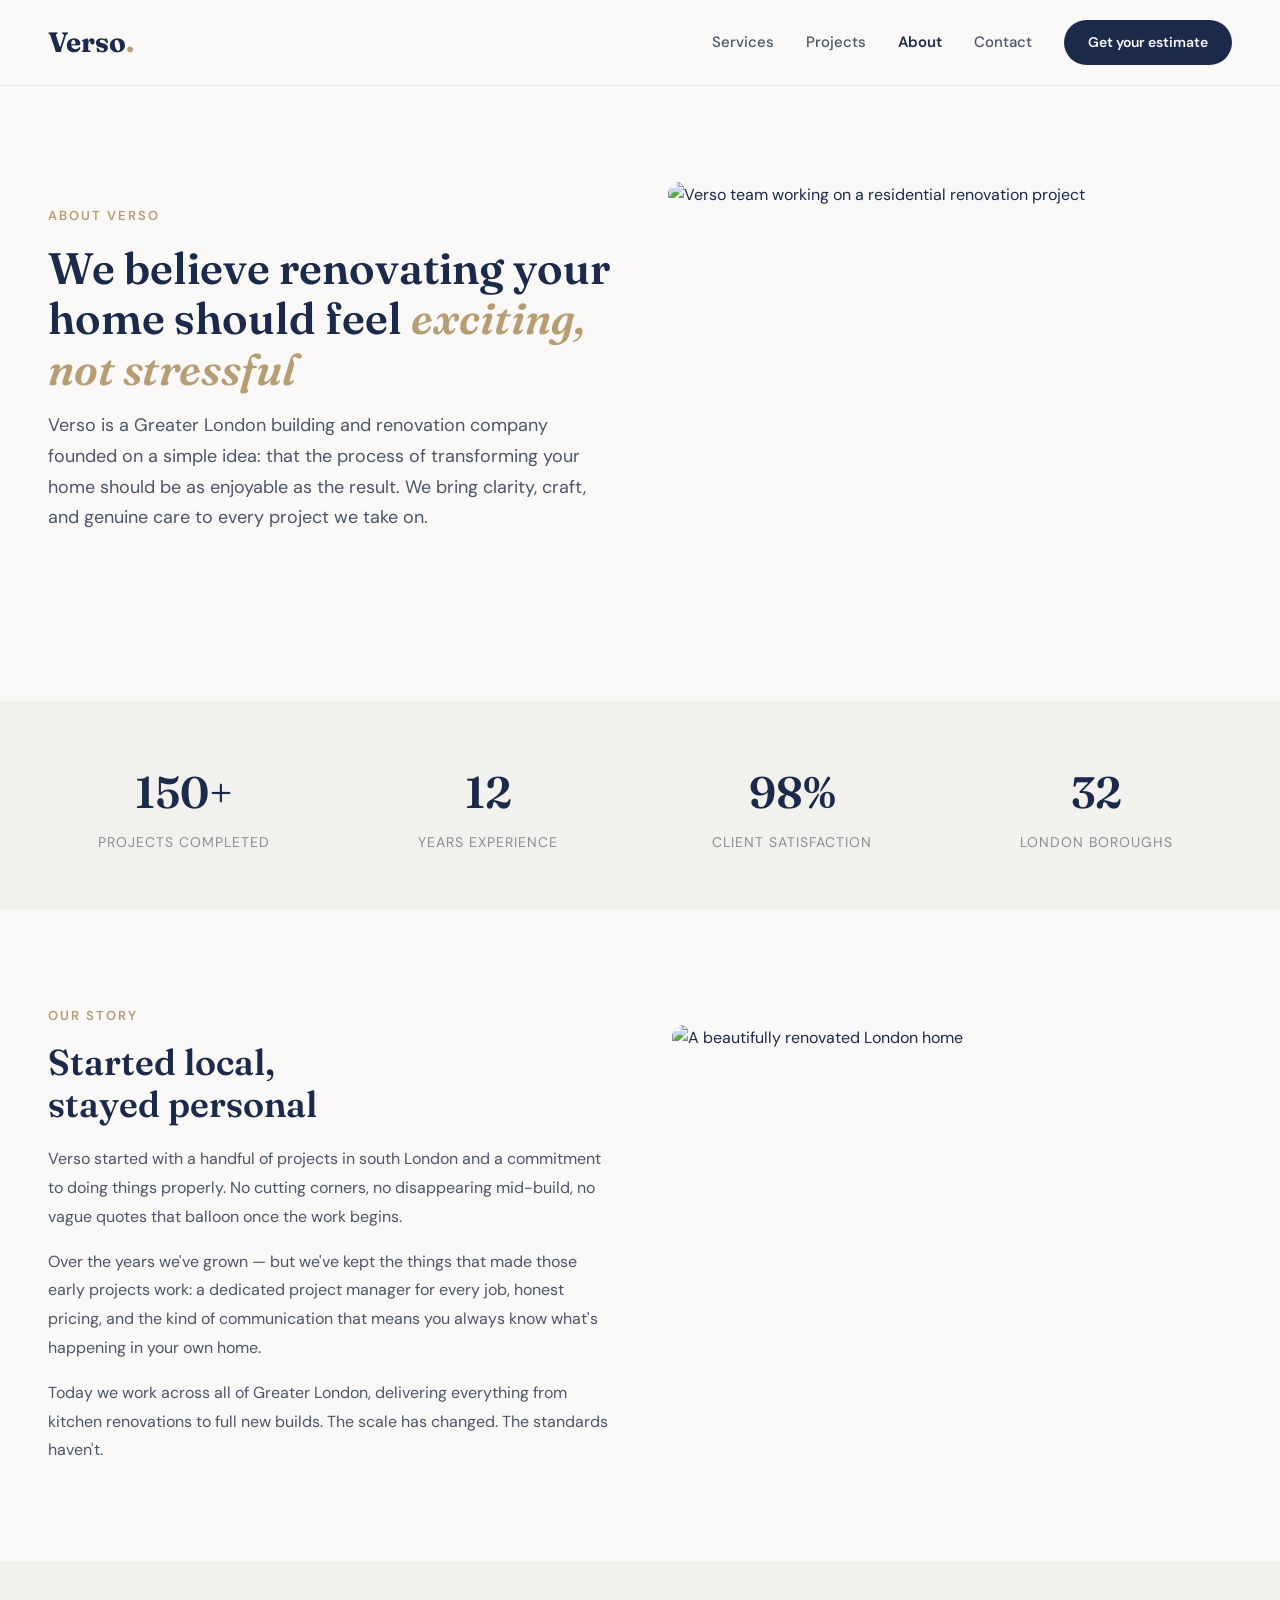
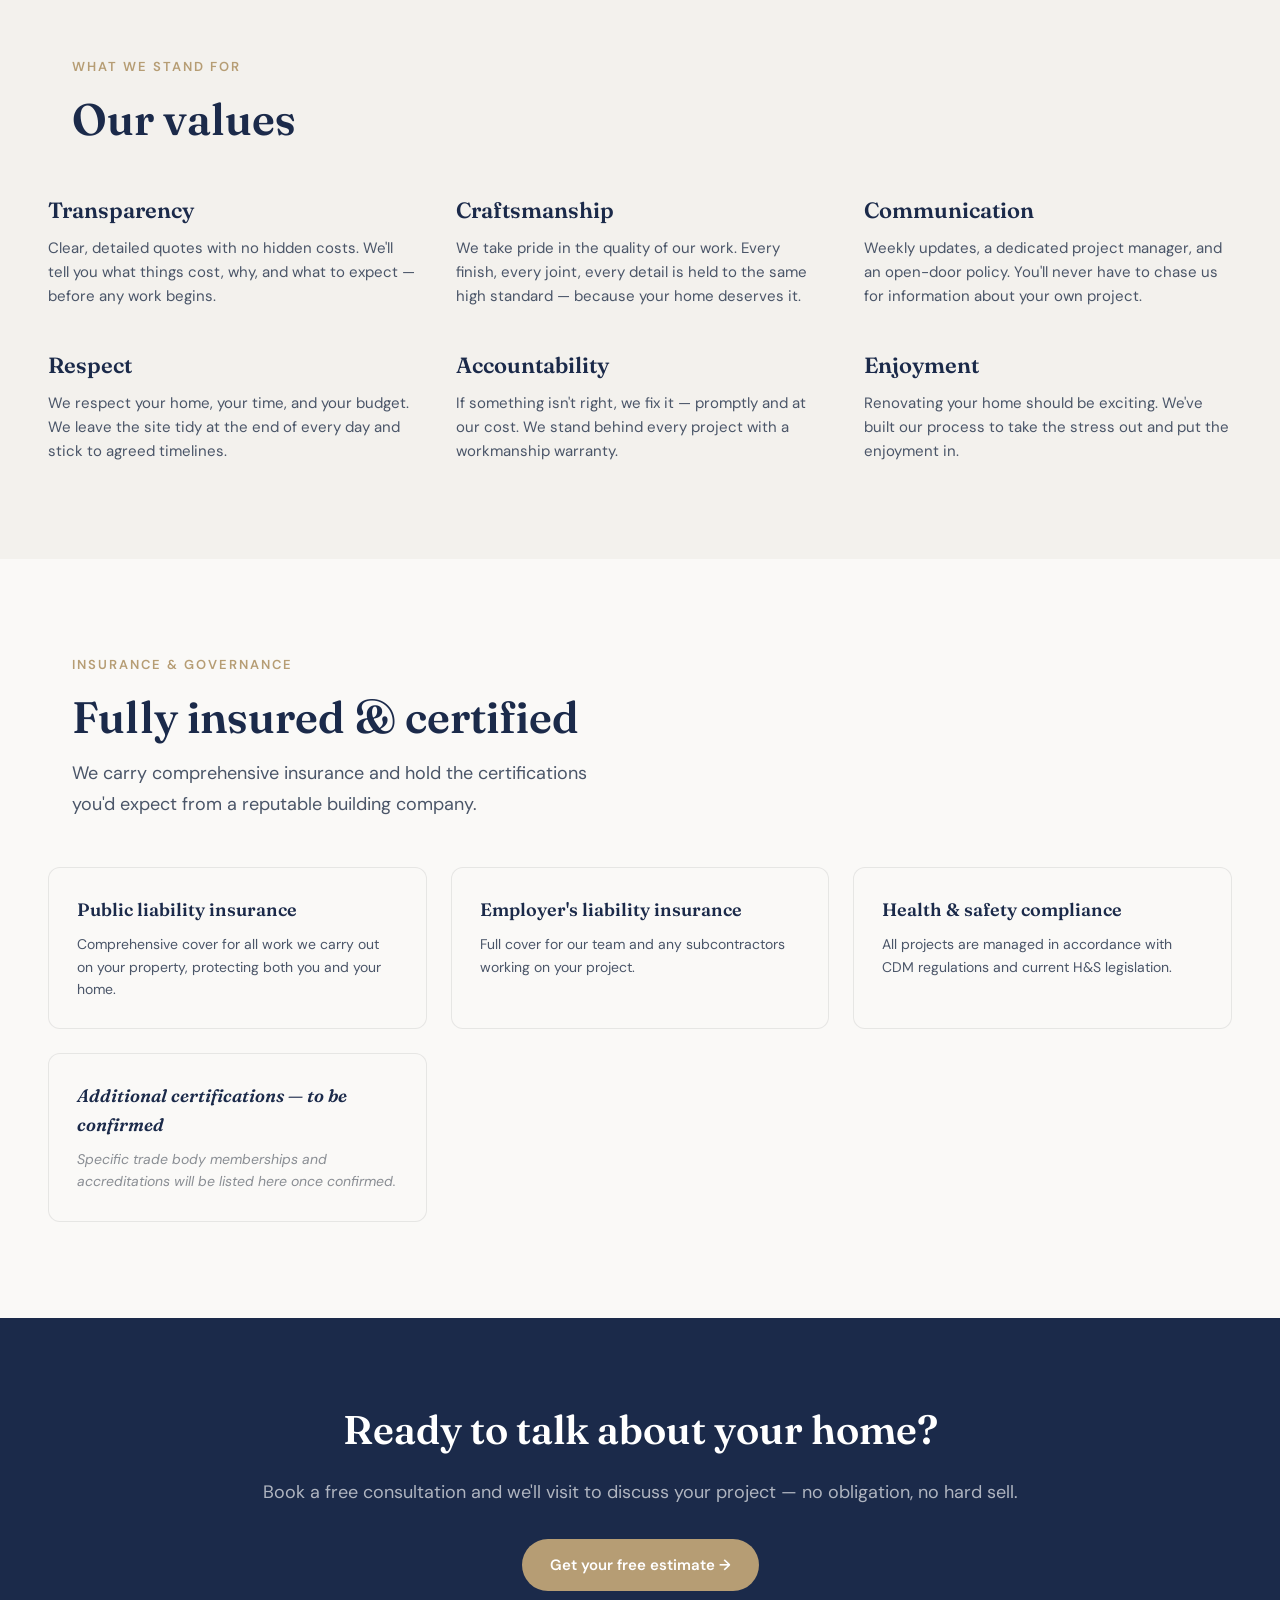
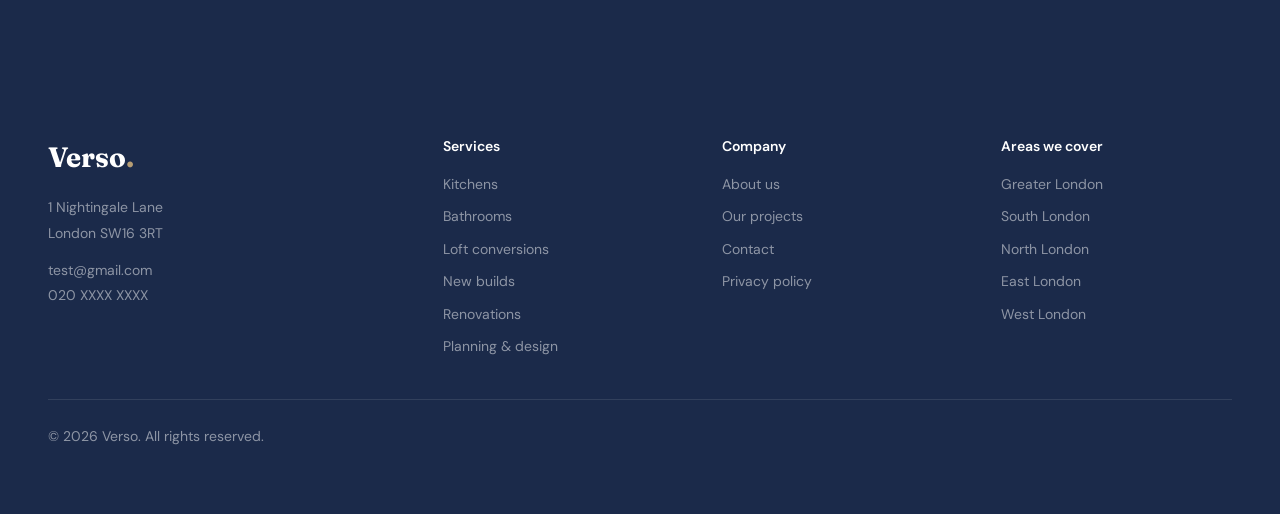
==== about.html @ 7cc09bc6 "Initial build: Verso website MVP with all 5 pages Complete static site for Verso, a Greater London b" ====
<!DOCTYPE html>
<html lang="en">
<head>
  <meta charset="UTF-8">
  <meta name="viewport" content="width=device-width, initial-scale=1.0">
  <title>About Us — Verso</title>
  <meta name="description" content="Verso is a Greater London building and renovation company built on trust, transparency, and quality craftsmanship. Learn about our story, values, and approach.">
  <link rel="preconnect" href="https://fonts.googleapis.com">
  <link rel="preconnect" href="https://fonts.gstatic.com" crossorigin>
  <link href="https://fonts.googleapis.com/css2?family=Fraunces:ital,opsz,wght@0,9..144,400;0,9..144,600;0,9..144,700;1,9..144,400;1,9..144,600&family=DM+Sans:ital,wght@0,400;0,500;0,600;1,400&display=swap" rel="stylesheet">
  <link rel="stylesheet" href="css/style.css">
  <style>
    /* ── ABOUT PAGE EXTRAS ── */
    .stat-row {
      display: grid;
      grid-template-columns: repeat(4, 1fr);
      gap: 32px;
      max-width: 1200px;
      margin: 0 auto;
      padding: 56px 0;
    }
    .stat-item { text-align: center; }
    .stat-item .value {
      font-family: 'Fraunces', serif;
      font-size: 44px;
      font-weight: 600;
      color: var(--ink);
      margin-bottom: 4px;
    }
    .stat-item .label {
      font-size: 14px;
      color: var(--text-light);
      text-transform: uppercase;
      letter-spacing: 1px;
    }

    .certifications-grid {
      display: grid;
      grid-template-columns: repeat(3, 1fr);
      gap: 24px;
      max-width: 1200px;
      margin: 0 auto;
    }
    .cert-card {
      background: var(--bg);
      border: 1px solid var(--border);
      border-radius: 12px;
      padding: 28px;
    }
    .cert-card h3 {
      font-family: 'Fraunces', serif;
      font-size: 18px;
      font-weight: 600;
      margin-bottom: 8px;
      color: var(--ink);
    }
    .cert-card p {
      font-size: 14px;
      color: var(--text);
      line-height: 1.6;
    }

    @media (max-width: 768px) {
      .stat-row { grid-template-columns: repeat(2, 1fr); gap: 24px; }
      .certifications-grid { grid-template-columns: 1fr; }
    }
  </style>
</head>
<body>

<!-- ── NAV ── -->
<nav class="nav">
  <a href="index.html" class="logo">Verso<span>.</span></a>
  <button class="nav-toggle" aria-label="Open menu">
    <span></span><span></span><span></span>
  </button>
  <div class="nav-links">
    <a href="services.html">Services</a>
    <a href="projects.html">Projects</a>
    <a href="about.html" class="active">About</a>
    <a href="contact.html">Contact</a>
    <a href="contact.html" class="nav-cta">Get your estimate</a>
  </div>
</nav>

<!-- ── HERO ── -->
<section class="section">
  <div class="about-hero">
    <div class="about-hero-text">
      <div class="section-label">About Verso</div>
      <div class="section-title">We believe renovating your home should feel <em style="font-family: 'Fraunces', serif; color: var(--brand);">exciting, not stressful</em></div>
      <div class="section-intro">Verso is a Greater London building and renovation company founded on a simple idea: that the process of transforming your home should be as enjoyable as the result. We bring clarity, craft, and genuine care to every project we take on.</div>
    </div>
    <div class="about-hero-image">
      <img src="https://images.unsplash.com/photo-1504307651254-35680f356dfd?w=700&q=80" alt="Verso team working on a residential renovation project" loading="lazy">
    </div>
  </div>
</section>

<!-- ── STATS ── -->
<section class="section section-warm" style="padding-top: 0; padding-bottom: 0;">
  <div class="stat-row">
    <div class="stat-item">
      <div class="value">150+</div>
      <div class="label">Projects completed</div>
    </div>
    <div class="stat-item">
      <div class="value">12</div>
      <div class="label">Years experience</div>
    </div>
    <div class="stat-item">
      <div class="value">98%</div>
      <div class="label">Client satisfaction</div>
    </div>
    <div class="stat-item">
      <div class="value">32</div>
      <div class="label">London boroughs</div>
    </div>
  </div>
</section>

<!-- ── OUR STORY ── -->
<section class="section">
  <div class="about-hero" style="gap: 64px;">
    <div style="flex: 1;">
      <div class="section-label">Our story</div>
      <div class="section-title" style="font-size: 36px;">Started local,<br>stayed personal</div>
      <p style="font-size: 16px; line-height: 1.8; color: var(--text); margin-top: 20px;">Verso started with a handful of projects in south London and a commitment to doing things properly. No cutting corners, no disappearing mid-build, no vague quotes that balloon once the work begins.</p>
      <p style="font-size: 16px; line-height: 1.8; color: var(--text); margin-top: 16px;">Over the years we've grown — but we've kept the things that made those early projects work: a dedicated project manager for every job, honest pricing, and the kind of communication that means you always know what's happening in your own home.</p>
      <p style="font-size: 16px; line-height: 1.8; color: var(--text); margin-top: 16px;">Today we work across all of Greater London, delivering everything from kitchen renovations to full new builds. The scale has changed. The standards haven't.</p>
    </div>
    <div style="flex: 1; aspect-ratio: 4/3; border-radius: 12px; overflow: hidden;">
      <img src="https://images.unsplash.com/photo-1600585154340-be6161a56a0c?w=700&q=80" alt="A beautifully renovated London home" style="width: 100%; height: 100%; object-fit: cover;" loading="lazy">
    </div>
  </div>
</section>

<!-- ── VALUES ── -->
<section class="section section-warm">
  <div class="container" style="margin-bottom: 48px;">
    <div class="section-label">What we stand for</div>
    <div class="section-title">Our values</div>
  </div>
  <div class="values-grid">
    <div class="value-card">
      <h3>Transparency</h3>
      <p>Clear, detailed quotes with no hidden costs. We'll tell you what things cost, why, and what to expect — before any work begins.</p>
    </div>
    <div class="value-card">
      <h3>Craftsmanship</h3>
      <p>We take pride in the quality of our work. Every finish, every joint, every detail is held to the same high standard — because your home deserves it.</p>
    </div>
    <div class="value-card">
      <h3>Communication</h3>
      <p>Weekly updates, a dedicated project manager, and an open-door policy. You'll never have to chase us for information about your own project.</p>
    </div>
    <div class="value-card">
      <h3>Respect</h3>
      <p>We respect your home, your time, and your budget. We leave the site tidy at the end of every day and stick to agreed timelines.</p>
    </div>
    <div class="value-card">
      <h3>Accountability</h3>
      <p>If something isn't right, we fix it — promptly and at our cost. We stand behind every project with a workmanship warranty.</p>
    </div>
    <div class="value-card">
      <h3>Enjoyment</h3>
      <p>Renovating your home should be exciting. We've built our process to take the stress out and put the enjoyment in.</p>
    </div>
  </div>
</section>

<!-- ── CERTIFICATIONS ── -->
<section class="section">
  <div class="container" style="margin-bottom: 48px;">
    <div class="section-label">Insurance & governance</div>
    <div class="section-title">Fully insured & certified</div>
    <div class="section-intro">We carry comprehensive insurance and hold the certifications you'd expect from a reputable building company.</div>
  </div>
  <div class="certifications-grid">
    <div class="cert-card">
      <h3>Public liability insurance</h3>
      <p>Comprehensive cover for all work we carry out on your property, protecting both you and your home.</p>
    </div>
    <div class="cert-card">
      <h3>Employer's liability insurance</h3>
      <p>Full cover for our team and any subcontractors working on your project.</p>
    </div>
    <div class="cert-card">
      <h3>Health & safety compliance</h3>
      <p>All projects are managed in accordance with CDM regulations and current H&S legislation.</p>
    </div>
    <div class="cert-card">
      <h3 class="placeholder-note" style="font-family: 'Fraunces', serif; background: none; border: none; padding: 0;">Additional certifications — to be confirmed</h3>
      <p style="font-style: italic; color: var(--text-light);">Specific trade body memberships and accreditations will be listed here once confirmed.</p>
    </div>
  </div>
</section>

<!-- ── CTA ── -->
<section class="cta-banner">
  <h2>Ready to talk about your home?</h2>
  <p>Book a free consultation and we'll visit to discuss your project — no obligation, no hard sell.</p>
  <a href="contact.html" class="btn-primary">Get your free estimate →</a>
</section>

<!-- ── FOOTER ── -->
<footer class="footer">
  <div class="footer-inner">
    <div>
      <a href="index.html" class="logo">Verso<span>.</span></a>
      <p>1 Nightingale Lane<br>London SW16 3RT</p>
      <p style="margin-top: 12px;">test@gmail.com<br>020 XXXX XXXX</p>
    </div>
    <div class="footer-col">
      <h4>Services</h4>
      <a href="services.html#kitchens">Kitchens</a>
      <a href="services.html#bathrooms">Bathrooms</a>
      <a href="services.html#loft-conversions">Loft conversions</a>
      <a href="services.html#new-builds">New builds</a>
      <a href="services.html#renovations">Renovations</a>
      <a href="services.html#planning">Planning & design</a>
    </div>
    <div class="footer-col">
      <h4>Company</h4>
      <a href="about.html">About us</a>
      <a href="projects.html">Our projects</a>
      <a href="contact.html">Contact</a>
      <a href="#">Privacy policy</a>
    </div>
    <div class="footer-col">
      <h4>Areas we cover</h4>
      <a href="#">Greater London</a>
      <a href="#">South London</a>
      <a href="#">North London</a>
      <a href="#">East London</a>
      <a href="#">West London</a>
    </div>
  </div>
  <div class="footer-bottom">
    <p>© 2026 Verso. All rights reserved.</p>
  </div>
</footer>

<script src="js/main.js"></script>
</body>
</html>
---- css/style.css ----
/* ══════════════════════════════════════════════════════
   VERSO — Ink & Cloud Design System
   Colour palette: Deep navy, warm white, muted brass
   Typography: Fraunces (serif headings) + DM Sans (body)
   ══════════════════════════════════════════════════════ */

/* ── VARIABLES ── */
:root {
  --bg: #FAF9F7;
  --bg-warm: #F3F1ED;
  --brand: #B69D74;
  --brand-dark: #9A845F;
  --brand-light: #D9CCBA;
  --ink: #1B2A4A;
  --ink-light: #243657;
  --text: #4A5568;
  --text-light: #8A8E94;
  --white: #FFFFFF;
  --border: rgba(0,0,0,0.08);
}

/* ── RESET & BASE ── */
*, *::before, *::after { margin: 0; padding: 0; box-sizing: border-box; }

html { scroll-behavior: smooth; }

body {
  font-family: 'DM Sans', sans-serif;
  color: var(--ink);
  background: var(--bg);
  line-height: 1.6;
  -webkit-font-smoothing: antialiased;
}

img { max-width: 100%; height: auto; display: block; }
a { text-decoration: none; color: inherit; }

/* ── UTILITY ── */
.container { max-width: 1200px; margin: 0 auto; padding: 0 24px; }
.sr-only { position: absolute; width: 1px; height: 1px; overflow: hidden; clip: rect(0,0,0,0); }

/* ── NAVIGATION ── */
.nav {
  display: flex;
  justify-content: space-between;
  align-items: center;
  padding: 20px 48px;
  background: var(--bg);
  position: sticky;
  top: 0;
  z-index: 100;
  border-bottom: 1px solid var(--border);
}
.logo {
  font-family: 'Fraunces', serif;
  font-size: 28px;
  font-weight: 700;
  color: var(--ink);
}
.logo span { color: var(--brand); }
.nav-links {
  display: flex;
  gap: 32px;
  align-items: center;
}
.nav-links a {
  font-size: 15px;
  font-weight: 500;
  color: var(--text);
  transition: color 0.2s;
}
.nav-links a:hover { color: var(--ink); }
.nav-links a.active { color: var(--ink); font-weight: 600; }
.nav-cta {
  background: var(--ink);
  color: var(--bg) !important;
  padding: 11px 24px;
  border-radius: 32px;
  font-weight: 600 !important;
  font-size: 14px !important;
  transition: background 0.2s;
}
.nav-cta:hover { background: var(--ink-light); }

/* Mobile menu toggle */
.nav-toggle {
  display: none;
  background: none;
  border: none;
  cursor: pointer;
  padding: 8px;
}
.nav-toggle span {
  display: block;
  width: 24px;
  height: 2px;
  background: var(--ink);
  margin: 6px 0;
  transition: all 0.3s;
}

/* ── BUTTONS ── */
.btn-primary {
  display: inline-flex;
  align-items: center;
  gap: 8px;
  background: var(--brand);
  color: var(--white);
  padding: 14px 28px;
  border-radius: 32px;
  font-size: 15px;
  font-weight: 600;
  border: none;
  cursor: pointer;
  transition: background 0.2s;
  font-family: 'DM Sans', sans-serif;
}
.btn-primary:hover { background: var(--brand-dark); }
.btn-secondary {
  display: inline-flex;
  align-items: center;
  gap: 8px;
  background: transparent;
  color: var(--ink);
  padding: 14px 28px;
  border-radius: 32px;
  font-size: 15px;
  font-weight: 600;
  border: 1.5px solid var(--ink);
  cursor: pointer;
  transition: all 0.2s;
  font-family: 'DM Sans', sans-serif;
}
.btn-secondary:hover { background: var(--ink); color: var(--bg); }
.btn-note {
  display: block;
  margin-top: 10px;
  font-size: 13px;
  color: var(--text-light);
}

/* ── SECTION HELPERS ── */
.section { padding: 96px 48px; }
.section-warm { background: var(--bg-warm); }
.section-ink { background: var(--ink); color: var(--white); }
.section-ink .section-label { color: var(--brand); }
.section-ink .section-title { color: var(--white); }
.section-ink .section-intro { color: rgba(255,255,255,0.65); }

.section-label {
  font-size: 13px;
  font-weight: 600;
  letter-spacing: 2px;
  text-transform: uppercase;
  color: var(--brand);
  margin-bottom: 16px;
}
.section-title {
  font-family: 'Fraunces', serif;
  font-size: 44px;
  font-weight: 600;
  line-height: 1.15;
  margin-bottom: 16px;
  color: var(--ink);
}
.section-intro {
  font-size: 18px;
  color: var(--text);
  max-width: 560px;
  line-height: 1.7;
  margin-bottom: 48px;
}

/* ── HERO ── */
.hero {
  padding: 48px 48px 80px;
  max-width: 1200px;
  margin: 0 auto;
}
.hero-inner {
  display: flex;
  gap: 48px;
  align-items: flex-start;
}
.hero-text {
  flex: 1;
  padding-top: 24px;
}
.hero h1 {
  font-family: 'Fraunces', serif;
  font-size: 52px;
  line-height: 1.12;
  font-weight: 600;
  color: var(--ink);
  margin-bottom: 24px;
}
.hero h1 em {
  font-style: italic;
  color: var(--brand);
}
.hero-text p {
  font-size: 18px;
  line-height: 1.7;
  color: var(--text);
  margin-bottom: 32px;
  max-width: 480px;
}
.hero-image {
  flex: 1.2;
  aspect-ratio: 4/3;
  border-radius: 12px;
  overflow: hidden;
}
.hero-image img {
  width: 100%;
  height: 100%;
  object-fit: cover;
}

/* ── PRESS BAR ── */
.press-bar {
  padding: 28px 48px;
  display: flex;
  justify-content: center;
  align-items: center;
  gap: 48px;
  opacity: 0.35;
  flex-wrap: wrap;
}
.press-logo {
  font-family: 'Fraunces', serif;
  font-size: 18px;
  color: var(--ink);
  font-weight: 600;
  font-style: italic;
  white-space: nowrap;
}

/* ── TESTIMONIALS ── */
.testimonials-grid {
  display: grid;
  grid-template-columns: repeat(3, 1fr);
  gap: 32px;
  max-width: 1200px;
  margin: 0 auto;
}
.testimonial-card {
  background: var(--bg);
  padding: 32px;
  border-radius: 12px;
}
.section-warm .testimonial-card { background: var(--bg); }
.stars {
  color: var(--brand);
  font-size: 18px;
  letter-spacing: 2px;
  margin-bottom: 16px;
}
.testimonial-card blockquote {
  font-family: 'Fraunces', serif;
  font-size: 17px;
  line-height: 1.5;
  color: var(--ink);
  font-weight: 400;
  margin-bottom: 20px;
  font-style: italic;
}
.testimonial-author {
  font-size: 14px;
  font-weight: 600;
  color: var(--ink);
}
.testimonial-location {
  font-size: 13px;
  color: var(--text-light);
}

/* ── SERVICE ROWS (editorial style) ── */
.service-row {
  display: flex;
  gap: 56px;
  align-items: center;
  margin-bottom: 72px;
  max-width: 1200px;
  margin-left: auto;
  margin-right: auto;
}
.service-row:last-child { margin-bottom: 0; }
.service-row.reverse { flex-direction: row-reverse; }
.service-image {
  flex: 1;
  aspect-ratio: 4/3;
  border-radius: 12px;
  overflow: hidden;
}
.service-image img {
  width: 100%;
  height: 100%;
  object-fit: cover;
}
.service-content { flex: 1; }
.service-content h3 {
  font-family: 'Fraunces', serif;
  font-size: 32px;
  font-weight: 600;
  margin-bottom: 12px;
  color: var(--ink);
}
.service-content p {
  font-size: 16px;
  line-height: 1.7;
  color: var(--text);
  margin-bottom: 20px;
}
.service-link {
  color: var(--brand);
  font-weight: 600;
  font-size: 15px;
  display: inline-flex;
  align-items: center;
  gap: 6px;
  transition: color 0.2s;
}
.service-link:hover { color: var(--brand-dark); }

/* ── PROCESS STEPS ── */
.process-grid {
  display: grid;
  grid-template-columns: repeat(4, 1fr);
  gap: 40px;
  max-width: 1200px;
  margin: 0 auto;
}
.process-step .step-number {
  font-family: 'Fraunces', serif;
  font-size: 56px;
  font-weight: 600;
  color: var(--brand);
  line-height: 1;
  margin-bottom: 16px;
}
.process-step h3 {
  font-family: 'Fraunces', serif;
  font-size: 20px;
  font-weight: 600;
  margin-bottom: 10px;
  color: var(--white);
}
.process-step p {
  font-size: 14px;
  line-height: 1.6;
  color: rgba(255,255,255,0.55);
}

/* ── PROJECT CARDS ── */
.projects-grid {
  display: grid;
  grid-template-columns: repeat(3, 1fr);
  gap: 24px;
}
.project-card {
  border-radius: 12px;
  overflow: hidden;
  cursor: pointer;
  transition: transform 0.2s;
}
.project-card:hover { transform: translateY(-4px); }
.project-img {
  aspect-ratio: 4/3;
  overflow: hidden;
}
.project-img img {
  width: 100%;
  height: 100%;
  object-fit: cover;
  transition: transform 0.4s;
}
.project-card:hover .project-img img { transform: scale(1.04); }
.project-info { padding: 18px 4px; }
.project-type {
  font-size: 12px;
  font-weight: 600;
  color: var(--brand);
  text-transform: uppercase;
  letter-spacing: 1px;
  margin-bottom: 4px;
}
.project-info h3 {
  font-family: 'Fraunces', serif;
  font-size: 20px;
  font-weight: 600;
  margin-bottom: 4px;
  color: var(--ink);
}
.project-info p { font-size: 14px; color: var(--text-light); }

/* ── WHY / FEATURES ── */
.why-layout {
  display: flex;
  gap: 64px;
  align-items: flex-start;
  max-width: 1200px;
  margin: 0 auto;
}
.why-text { flex: 1; }
.why-text .section-intro { margin-bottom: 0; }
.why-features { flex: 1; }
.why-feature {
  padding: 24px 0;
  border-bottom: 1px solid var(--border);
}
.why-feature:first-child { padding-top: 0; }
.why-feature:last-child { border-bottom: none; }
.why-feature h3 {
  font-family: 'Fraunces', serif;
  font-size: 20px;
  font-weight: 600;
  margin-bottom: 6px;
  color: var(--ink);
}
.why-feature p {
  font-size: 15px;
  color: var(--text);
  line-height: 1.6;
}

/* ── FAQ ── */
.faq-list { max-width: 720px; }
.faq-item {
  border-bottom: 1px solid var(--border);
  padding: 24px 0;
}
.faq-question {
  font-family: 'Fraunces', serif;
  font-size: 20px;
  font-weight: 600;
  cursor: pointer;
  display: flex;
  justify-content: space-between;
  align-items: center;
  background: none;
  border: none;
  width: 100%;
  text-align: left;
  color: var(--ink);
  padding: 0;
}
.faq-question::after {
  content: '+';
  color: var(--brand);
  font-size: 24px;
  font-weight: 400;
  transition: transform 0.2s;
  flex-shrink: 0;
  margin-left: 16px;
}
.faq-item.open .faq-question::after {
  content: '−';
}
.faq-answer {
  font-size: 15px;
  color: var(--text);
  line-height: 1.7;
  margin-top: 12px;
  display: none;
}
.faq-item.open .faq-answer { display: block; }

/* ── CTA BANNER ── */
.cta-banner {
  background: var(--ink);
  padding: 80px 48px;
  text-align: center;
}
.cta-banner h2 {
  font-family: 'Fraunces', serif;
  font-size: 40px;
  font-weight: 600;
  color: var(--white);
  margin-bottom: 16px;
}
.cta-banner p {
  color: rgba(255,255,255,0.65);
  font-size: 18px;
  margin-bottom: 32px;
}

/* ── FOOTER ── */
.footer {
  background: var(--ink);
  color: rgba(255,255,255,0.5);
  padding: 64px 48px;
}
.footer-inner {
  max-width: 1200px;
  margin: 0 auto;
  display: grid;
  grid-template-columns: 1.5fr 1fr 1fr 1fr;
  gap: 48px;
}
.footer .logo {
  color: var(--white);
  margin-bottom: 16px;
  display: block;
}
.footer p { font-size: 14px; line-height: 1.8; }
.footer-col h4 {
  color: var(--white);
  font-size: 14px;
  font-weight: 600;
  margin-bottom: 16px;
}
.footer-col a {
  display: block;
  color: rgba(255,255,255,0.5);
  font-size: 14px;
  margin-bottom: 10px;
  transition: color 0.2s;
}
.footer-col a:hover { color: rgba(255,255,255,0.8); }
.footer-bottom {
  max-width: 1200px;
  margin: 32px auto 0;
  padding-top: 24px;
  border-top: 1px solid rgba(255,255,255,0.1);
  font-size: 13px;
}

/* ── CONTACT FORM ── */
.contact-layout {
  display: grid;
  grid-template-columns: 1fr 1fr;
  gap: 64px;
  max-width: 1200px;
  margin: 0 auto;
}
.contact-info h3 {
  font-family: 'Fraunces', serif;
  font-size: 24px;
  font-weight: 600;
  margin-bottom: 8px;
  color: var(--ink);
}
.contact-info p {
  font-size: 16px;
  color: var(--text);
  line-height: 1.7;
  margin-bottom: 32px;
}
.contact-detail {
  display: flex;
  gap: 12px;
  align-items: flex-start;
  margin-bottom: 20px;
}
.contact-detail .label {
  font-size: 13px;
  font-weight: 600;
  color: var(--text-light);
  text-transform: uppercase;
  letter-spacing: 1px;
}
.contact-detail .value {
  font-size: 16px;
  color: var(--ink);
  font-weight: 500;
}
.form-group { margin-bottom: 20px; }
.form-group label {
  display: block;
  font-size: 14px;
  font-weight: 600;
  color: var(--ink);
  margin-bottom: 6px;
}
.form-group input,
.form-group textarea,
.form-group select {
  width: 100%;
  padding: 12px 16px;
  border: 1px solid #D8D6D2;
  border-radius: 8px;
  font-family: 'DM Sans', sans-serif;
  font-size: 15px;
  color: var(--ink);
  background: var(--white);
  transition: border-color 0.2s;
}
.form-group input:focus,
.form-group textarea:focus,
.form-group select:focus {
  outline: none;
  border-color: var(--brand);
}
.form-group textarea { resize: vertical; min-height: 120px; }

/* ── ABOUT PAGE ── */
.about-hero {
  display: flex;
  gap: 56px;
  align-items: center;
  max-width: 1200px;
  margin: 0 auto;
}
.about-hero-text { flex: 1; }
.about-hero-image {
  flex: 1;
  aspect-ratio: 4/3;
  border-radius: 12px;
  overflow: hidden;
}
.about-hero-image img {
  width: 100%;
  height: 100%;
  object-fit: cover;
}
.values-grid {
  display: grid;
  grid-template-columns: repeat(3, 1fr);
  gap: 40px;
  max-width: 1200px;
  margin: 0 auto;
}
.value-card h3 {
  font-family: 'Fraunces', serif;
  font-size: 22px;
  font-weight: 600;
  margin-bottom: 8px;
  color: var(--ink);
}
.value-card p {
  font-size: 15px;
  color: var(--text);
  line-height: 1.6;
}

/* ── SERVICES PAGE ── */
.services-hero {
  max-width: 720px;
}
.service-detail {
  display: flex;
  gap: 56px;
  align-items: center;
  max-width: 1200px;
  margin: 0 auto 72px;
}
.service-detail:last-child { margin-bottom: 0; }
.service-detail.reverse { flex-direction: row-reverse; }
.service-detail-image {
  flex: 1;
  aspect-ratio: 4/3;
  border-radius: 12px;
  overflow: hidden;
}
.service-detail-image img {
  width: 100%;
  height: 100%;
  object-fit: cover;
}
.service-detail-content { flex: 1; }
.service-detail-content h2 {
  font-family: 'Fraunces', serif;
  font-size: 36px;
  font-weight: 600;
  margin-bottom: 16px;
  color: var(--ink);
}
.service-detail-content p {
  font-size: 16px;
  line-height: 1.7;
  color: var(--text);
  margin-bottom: 16px;
}
.service-includes {
  list-style: none;
  margin: 16px 0 24px;
}
.service-includes li {
  font-size: 15px;
  color: var(--text);
  padding: 6px 0;
  padding-left: 24px;
  position: relative;
}
.service-includes li::before {
  content: '✓';
  position: absolute;
  left: 0;
  color: var(--brand);
  font-weight: 700;
}

/* ── PAGE HEADER ── */
.page-header {
  padding: 48px 48px 0;
  max-width: 1200px;
  margin: 0 auto;
}

/* ── PLACEHOLDER ── */
.placeholder-note {
  font-size: 14px;
  color: var(--text-light);
  font-style: italic;
  padding: 16px 20px;
  background: var(--bg-warm);
  border-radius: 8px;
  border-left: 3px solid var(--brand);
}

/* ══════════════════════════════════════════════════════
   RESPONSIVE
   ══════════════════════════════════════════════════════ */

@media (max-width: 1024px) {
  .hero h1 { font-size: 42px; }
  .section-title { font-size: 36px; }
  .process-grid { grid-template-columns: repeat(2, 1fr); }
  .footer-inner { grid-template-columns: 1fr 1fr; }
}

@media (max-width: 768px) {
  /* Nav */
  .nav { padding: 16px 24px; }
  .nav-toggle { display: block; }
  .nav-links {
    display: none;
    position: absolute;
    top: 100%;
    left: 0;
    right: 0;
    background: var(--bg);
    flex-direction: column;
    padding: 24px;
    gap: 16px;
    border-bottom: 1px solid var(--border);
    box-shadow: 0 8px 24px rgba(0,0,0,0.06);
  }
  .nav-links.open { display: flex; }
  .nav-cta { width: 100%; text-align: center; display: block; }

  /* Hero */
  .hero { padding: 32px 24px 56px; }
  .hero-inner { flex-direction: column; gap: 32px; }
  .hero-text { padding-top: 0; }
  .hero h1 { font-size: 36px; }
  .hero-image { aspect-ratio: 16/10; }

  /* Sections */
  .section { padding: 64px 24px; }
  .section-title { font-size: 32px; }
  .section-intro { font-size: 16px; }

  /* Testimonials */
  .testimonials-grid { grid-template-columns: 1fr; gap: 20px; }

  /* Services */
  .service-row,
  .service-row.reverse,
  .service-detail,
  .service-detail.reverse { flex-direction: column; gap: 24px; }

  /* Process */
  .process-grid { grid-template-columns: 1fr 1fr; gap: 24px; }

  /* Projects */
  .projects-grid { grid-template-columns: 1fr; gap: 20px; }

  /* Why */
  .why-layout { flex-direction: column; gap: 40px; }

  /* About */
  .about-hero { flex-direction: column; gap: 32px; }
  .values-grid { grid-template-columns: 1fr; gap: 24px; }

  /* Contact */
  .contact-layout { grid-template-columns: 1fr; gap: 40px; }

  /* Footer */
  .footer { padding: 48px 24px; }
  .footer-inner { grid-template-columns: 1fr; gap: 32px; }

  /* CTA */
  .cta-banner { padding: 56px 24px; }
  .cta-banner h2 { font-size: 32px; }

  /* Press bar */
  .press-bar { gap: 24px; padding: 24px; }
  .press-logo { font-size: 15px; }
}

@media (max-width: 480px) {
  .hero h1 { font-size: 30px; }
  .section-title { font-size: 28px; }
  .process-grid { grid-template-columns: 1fr; }
  .btn-primary, .btn-secondary { width: 100%; justify-content: center; }
}
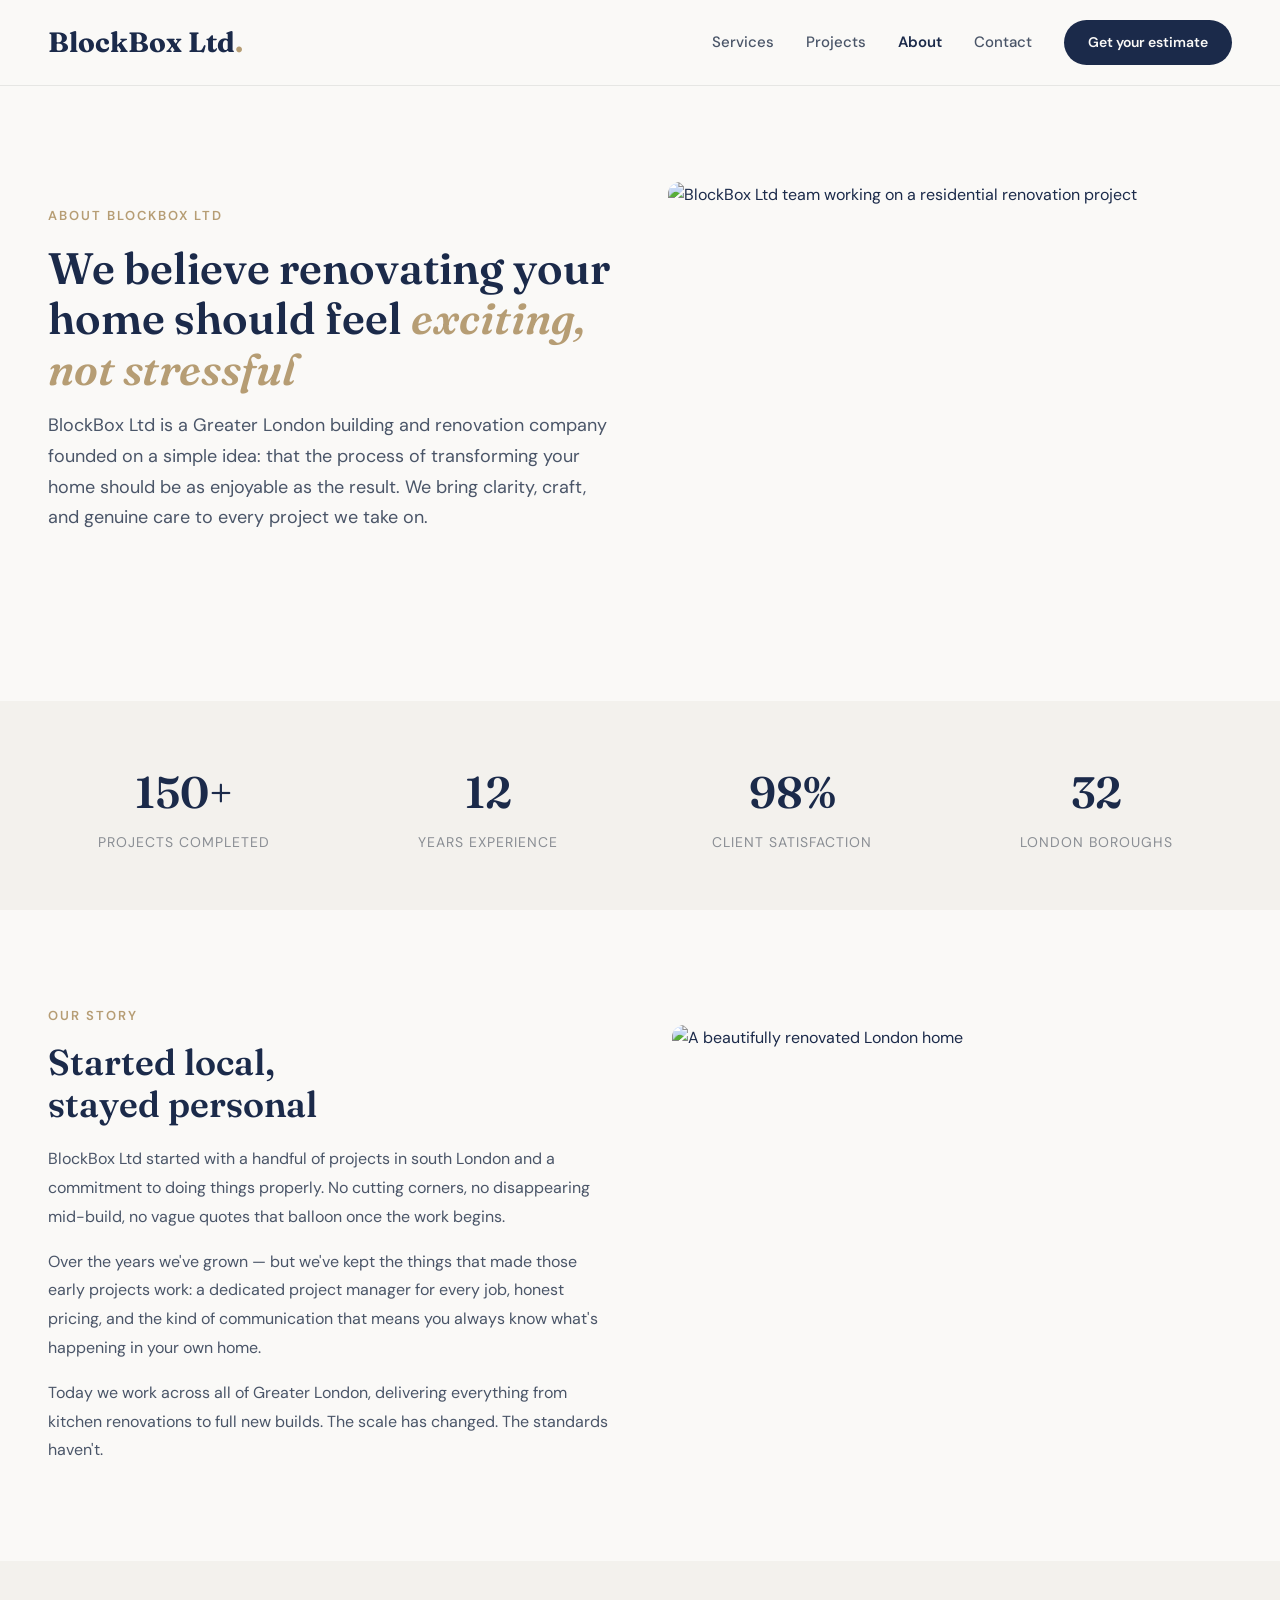
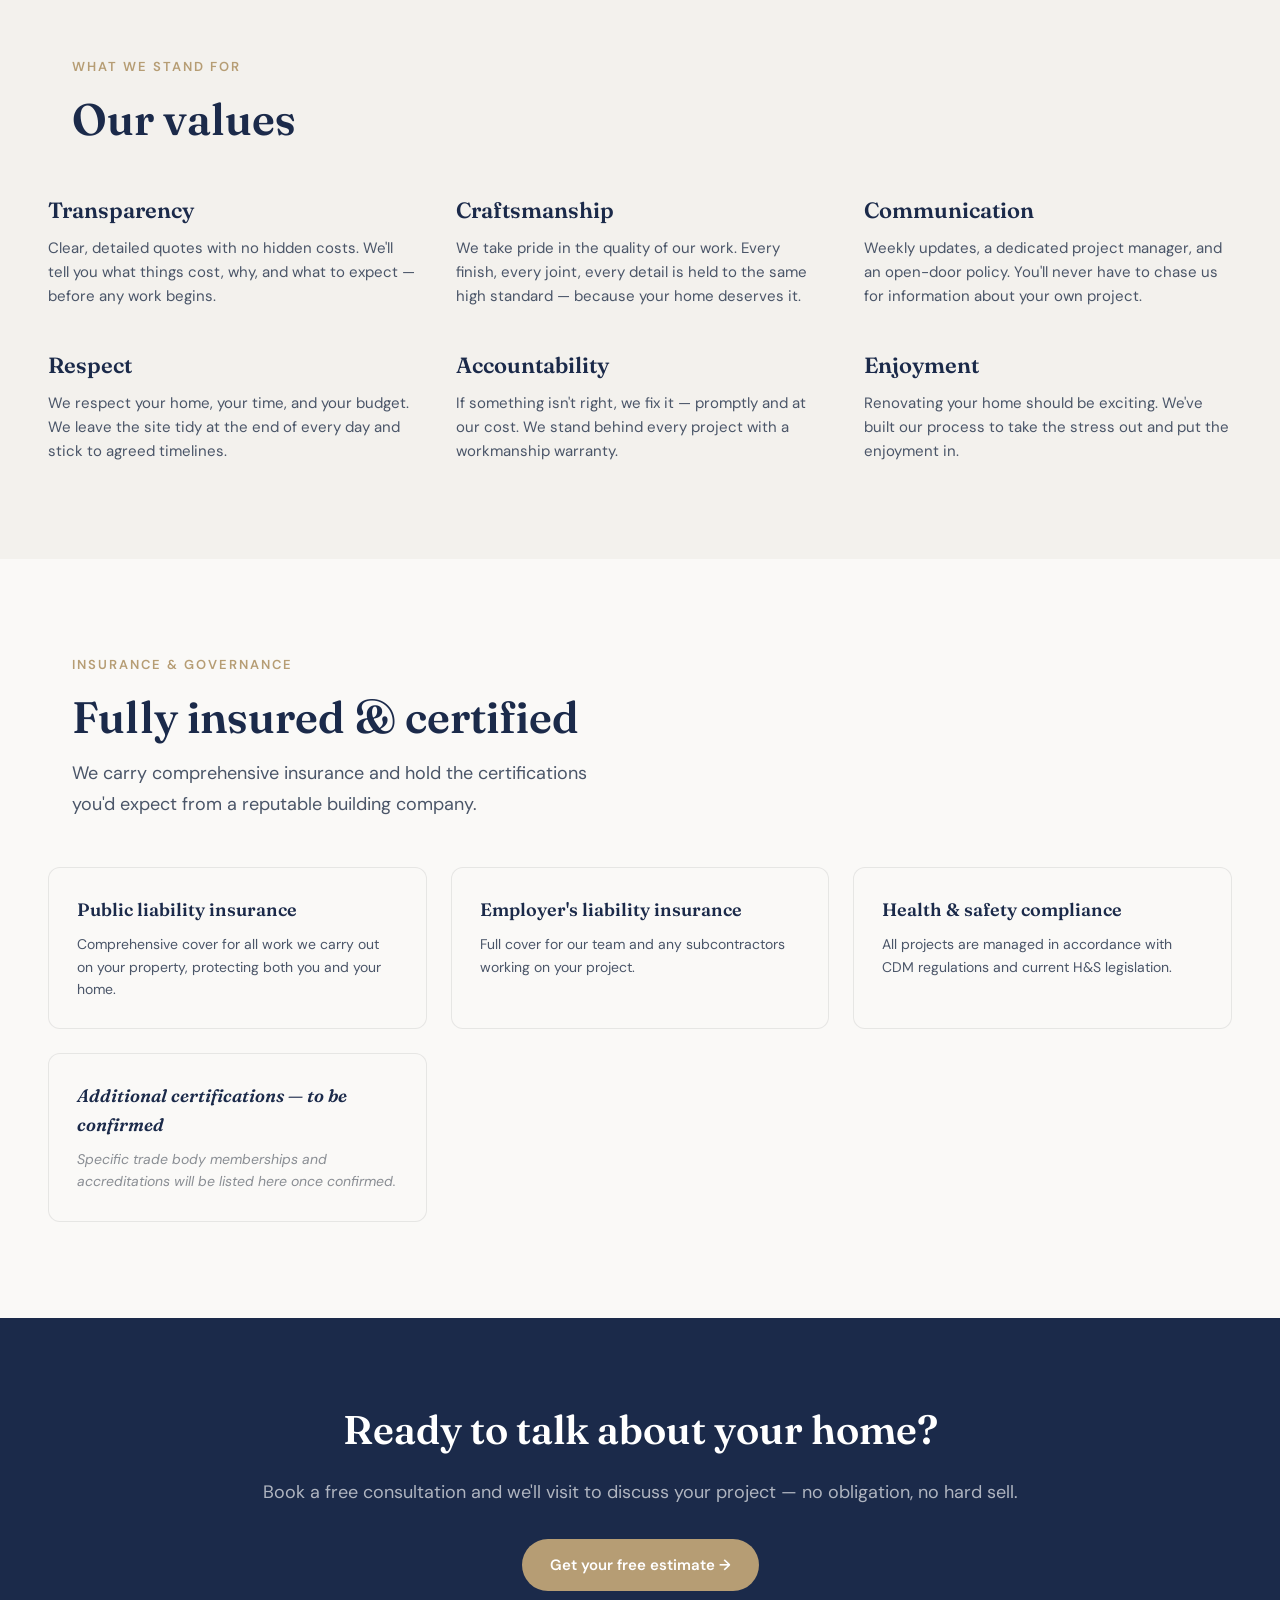
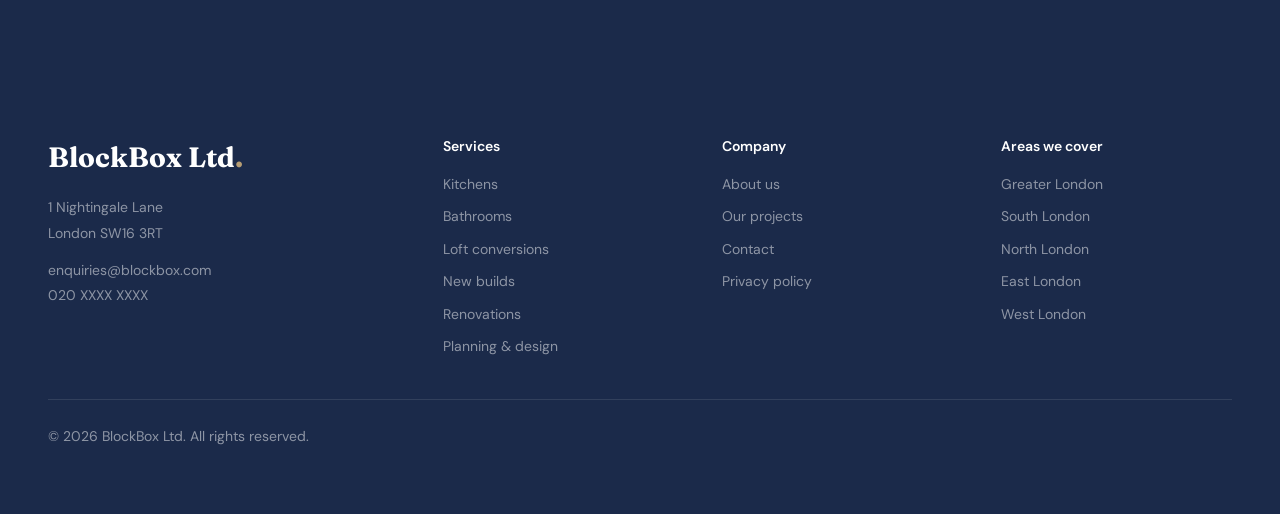
==== commit ae24adcc: "Restore original site design with BlockBox Ltd branding - Restored original Verso multi-page website" ====
--- a/about.html
+++ b/about.html
@@ -3,8 +3,8 @@
 <head>
   <meta charset="UTF-8">
   <meta name="viewport" content="width=device-width, initial-scale=1.0">
-  <title>About Us — Verso</title>
-  <meta name="description" content="Verso is a Greater London building and renovation company built on trust, transparency, and quality craftsmanship. Learn about our story, values, and approach.">
+  <title>About Us — BlockBox Ltd</title>
+  <meta name="description" content="BlockBox Ltd is a Greater London building and renovation company built on trust, transparency, and quality craftsmanship. Learn about our story, values, and approach.">
   <link rel="preconnect" href="https://fonts.googleapis.com">
   <link rel="preconnect" href="https://fonts.gstatic.com" crossorigin>
   <link href="https://fonts.googleapis.com/css2?family=Fraunces:ital,opsz,wght@0,9..144,400;0,9..144,600;0,9..144,700;1,9..144,400;1,9..144,600&family=DM+Sans:ital,wght@0,400;0,500;0,600;1,400&display=swap" rel="stylesheet">
@@ -70,7 +70,7 @@
 
 <!-- ── NAV ── -->
 <nav class="nav">
-  <a href="index.html" class="logo">Verso<span>.</span></a>
+  <a href="index.html" class="logo">BlockBox Ltd<span>.</span></a>
   <button class="nav-toggle" aria-label="Open menu">
     <span></span><span></span><span></span>
   </button>
@@ -87,12 +87,12 @@
 <section class="section">
   <div class="about-hero">
     <div class="about-hero-text">
-      <div class="section-label">About Verso</div>
+      <div class="section-label">About BlockBox Ltd</div>
       <div class="section-title">We believe renovating your home should feel <em style="font-family: 'Fraunces', serif; color: var(--brand);">exciting, not stressful</em></div>
-      <div class="section-intro">Verso is a Greater London building and renovation company founded on a simple idea: that the process of transforming your home should be as enjoyable as the result. We bring clarity, craft, and genuine care to every project we take on.</div>
+      <div class="section-intro">BlockBox Ltd is a Greater London building and renovation company founded on a simple idea: that the process of transforming your home should be as enjoyable as the result. We bring clarity, craft, and genuine care to every project we take on.</div>
     </div>
     <div class="about-hero-image">
-      <img src="https://images.unsplash.com/photo-1504307651254-35680f356dfd?w=700&q=80" alt="Verso team working on a residential renovation project" loading="lazy">
+      <img src="https://images.unsplash.com/photo-1504307651254-35680f356dfd?w=700&q=80" alt="BlockBox Ltd team working on a residential renovation project" loading="lazy">
     </div>
   </div>
 </section>
@@ -125,7 +125,7 @@
     <div style="flex: 1;">
       <div class="section-label">Our story</div>
       <div class="section-title" style="font-size: 36px;">Started local,<br>stayed personal</div>
-      <p style="font-size: 16px; line-height: 1.8; color: var(--text); margin-top: 20px;">Verso started with a handful of projects in south London and a commitment to doing things properly. No cutting corners, no disappearing mid-build, no vague quotes that balloon once the work begins.</p>
+      <p style="font-size: 16px; line-height: 1.8; color: var(--text); margin-top: 20px;">BlockBox Ltd started with a handful of projects in south London and a commitment to doing things properly. No cutting corners, no disappearing mid-build, no vague quotes that balloon once the work begins.</p>
       <p style="font-size: 16px; line-height: 1.8; color: var(--text); margin-top: 16px;">Over the years we've grown — but we've kept the things that made those early projects work: a dedicated project manager for every job, honest pricing, and the kind of communication that means you always know what's happening in your own home.</p>
       <p style="font-size: 16px; line-height: 1.8; color: var(--text); margin-top: 16px;">Today we work across all of Greater London, delivering everything from kitchen renovations to full new builds. The scale has changed. The standards haven't.</p>
     </div>
@@ -207,9 +207,9 @@
 <footer class="footer">
   <div class="footer-inner">
     <div>
-      <a href="index.html" class="logo">Verso<span>.</span></a>
+      <a href="index.html" class="logo">BlockBox Ltd<span>.</span></a>
       <p>1 Nightingale Lane<br>London SW16 3RT</p>
-      <p style="margin-top: 12px;">test@gmail.com<br>020 XXXX XXXX</p>
+      <p style="margin-top: 12px;">enquiries@blockbox.com<br>020 XXXX XXXX</p>
     </div>
     <div class="footer-col">
       <h4>Services</h4>
@@ -237,7 +237,7 @@
     </div>
   </div>
   <div class="footer-bottom">
-    <p>© 2026 Verso. All rights reserved.</p>
+    <p>© 2026 BlockBox Ltd. All rights reserved.</p>
   </div>
 </footer>
 
